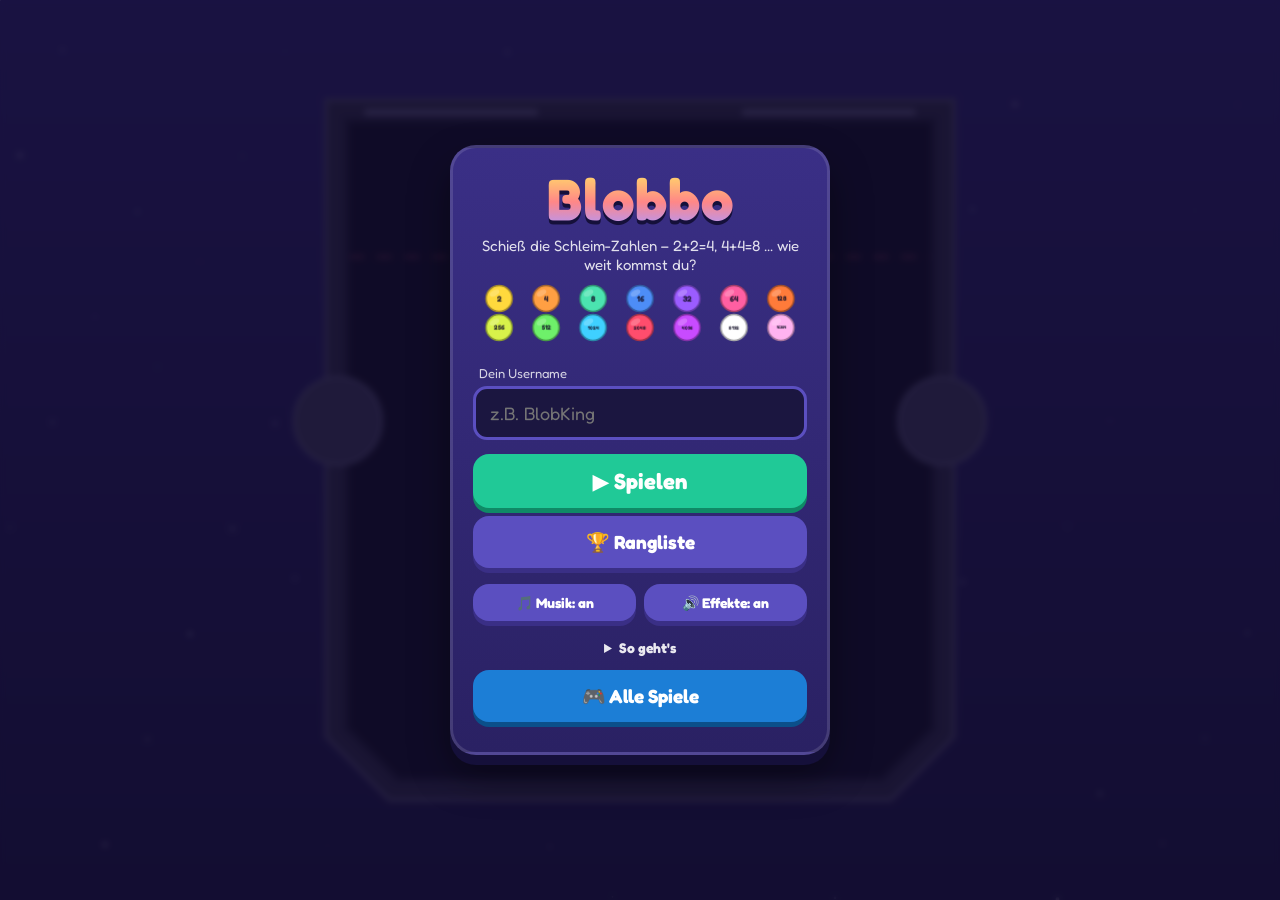
==== blobbo.html @ b55d0c54 "Turn the site into a game catalog and add Blob Defense index.html is now the Blob Arcade catalog; Bl" ====
<!doctype html>
<html lang="de">
<head>
<meta charset="utf-8">
<meta name="viewport" content="width=device-width, initial-scale=1, maximum-scale=1, user-scalable=no, viewport-fit=cover">
<meta name="theme-color" content="#1b1640">
<meta name="apple-mobile-web-app-capable" content="yes">
<meta name="mobile-web-app-capable" content="yes">
<meta name="apple-mobile-web-app-status-bar-style" content="black-translucent">
<title>Blobbo</title>
<link rel="manifest" href="manifest.json">
<link rel="icon" href="icon.svg" type="image/svg+xml">
<link rel="preconnect" href="https://fonts.googleapis.com">
<link href="https://fonts.googleapis.com/css2?family=Fredoka:wght@500;700&display=swap" rel="stylesheet">
<link rel="stylesheet" href="style.css">
</head>
<body>
<div id="app">
  <canvas id="game"></canvas>

  <div id="hud" class="hidden">
    <div class="hud-left">
      <div class="score-label">PUNKTE</div>
      <div id="score">0</div>
      <div class="best">Rekord: <span id="best">0</span></div>
    </div>
    <div class="hud-right">
      <button id="btnSound" class="icon-btn" aria-label="Ton">🔊</button>
      <button id="btnPause" class="icon-btn" aria-label="Pause">⏸</button>
    </div>
  </div>
  <div id="combo" class="hidden"></div>
  <div id="sniperHint" class="hidden">🎯 Tippe auf die Kugel, die weg soll</div>

  <div id="jokers" class="hidden">
    <button id="jkSniper" class="joker" aria-label="Sniper: eine Kugel entfernen"><span class="ic">🎯</span><span class="lb">Sniper</span><span class="cnt">1</span></button>
    <button id="jkUndo" class="joker" aria-label="Zurück: letzten Wurf rückgängig"><span class="ic">↩️</span><span class="lb">Zurück</span><span class="cnt">1</span></button>
    <button id="jkShake" class="joker" aria-label="Schütteln"><span class="ic">📳</span><span class="lb">Schütteln</span><span class="cnt">1</span></button>
  </div>

  <!-- Menü -->
  <div id="menu" class="screen">
    <div class="panel">
      <h1 class="logo">Blobbo</h1>
      <p class="tagline">Schieß die Schleim-Zahlen – 2+2=4, 4+4=8 … wie weit kommst du?</p>
      <canvas id="evo" width="320" height="56"></canvas>
      <label class="field">
        <span>Dein Username</span>
        <input id="nameInput" maxlength="16" autocomplete="off" autocapitalize="off" spellcheck="false" placeholder="z.B. BlobKing">
      </label>
      <button id="btnPlay" class="btn primary">▶ Spielen</button>
      <button id="btnBoardMenu" class="btn">🏆 Rangliste</button>
      <div class="row">
        <button id="btnMusic" class="btn small">🎵 Musik: an</button>
        <button id="btnSfx" class="btn small">🔊 Effekte: an</button>
      </div>
      <details class="howto">
        <summary>So geht's</summary>
        <ul>
          <li>Tippe oder ziehe in den Kasten, um zu zielen. Loslassen = schießen.</li>
          <li>Zwei Blobs mit der gleichen Zahl, die sich berühren, verschmelzen zur doppelten Zahl.</li>
          <li>Schnelle Merges hintereinander geben Combo-Bonus.</li>
          <li>Bleibt ein Blob 5 Sekunden über der roten Linie: Game Over!</li>
          <li>Joker: 🎯 Sniper entfernt eine Kugel (ihre Punkte werden abgezogen), ↩️ Zurück macht den letzten Wurf rückgängig, 📳 Schütteln rüttelt alles durch. Alle 50.000 Punkte gibt es jeden Joker einmal dazu.</li>
        </ul>
      </details>
      <a class="btn game-switch" href="./">🎮 Alle Spiele</a>
    </div>
  </div>

  <!-- Pause -->
  <div id="pause" class="screen hidden">
    <div class="panel">
      <h2>Pause</h2>
      <button id="btnResume" class="btn primary">▶ Weiter</button>
      <button id="btnRestart" class="btn">↻ Neustart</button>
      <button id="btnToMenu" class="btn">☰ Menü</button>
    </div>
  </div>

  <!-- Game Over -->
  <div id="over" class="screen hidden">
    <div class="panel">
      <h2>Game Over</h2>
      <div class="final-score" id="finalScore">0</div>
      <div id="overInfo" class="info"></div>
      <button id="btnAgain" class="btn primary">↻ Nochmal</button>
      <button id="btnBoardOver" class="btn">🏆 Rangliste</button>
      <button id="btnOverMenu" class="btn">☰ Menü</button>
    </div>
  </div>

  <!-- Rangliste -->
  <div id="board" class="screen hidden">
    <div class="panel board-panel">
      <h2>🏆 Rangliste</h2>
      <div class="tabs">
        <button id="tabOnline" class="tab">Weltweit</button>
        <button id="tabLocal" class="tab">Dieses Gerät</button>
      </div>
      <ol id="boardList" class="board-list"></ol>
      <button id="btnBoardBack" class="btn">← Zurück</button>
    </div>
  </div>
</div>
<script src="config.js"></script>
<script src="store.js"></script>
<script src="game.js"></script>
</body>
</html>
---- style.css ----
* { box-sizing: border-box; -webkit-tap-highlight-color: transparent; }
html, body {
  margin: 0; height: 100%; overflow: hidden; background: #1b1640; color: #fff;
  font-family: "Fredoka", system-ui, -apple-system, "Segoe UI", sans-serif;
  user-select: none; -webkit-user-select: none; touch-action: none;
  overscroll-behavior: none;
}
#app { position: fixed; inset: 0; }
#game { position: absolute; inset: 0; width: 100%; height: 100%; display: block; touch-action: none; }
.hidden { display: none !important; }

#hud {
  position: absolute; top: 0; left: 0; right: 0; display: flex; justify-content: space-between;
  padding: calc(env(safe-area-inset-top) + 8px) 14px 0; pointer-events: none;
}
.hud-left { text-shadow: 0 2px 0 rgba(0,0,0,.35); }
.score-label { font-size: 11px; letter-spacing: 2px; opacity: .75; }
#score { font-size: 34px; font-weight: 700; line-height: 1; }
.best { font-size: 13px; opacity: .8; margin-top: 2px; }
.hud-right { display: flex; gap: 8px; pointer-events: auto; }
.icon-btn {
  width: 44px; height: 44px; border-radius: 14px; border: 0; font-size: 20px; color: #fff;
  background: rgba(255,255,255,.14); backdrop-filter: blur(4px); cursor: pointer;
}
.icon-btn:active { transform: scale(.92); }

#combo {
  position: absolute; left: 50%; top: 42%; transform: translate(-50%, -50%);
  font-size: 34px; font-weight: 700; color: #ffe066; pointer-events: none;
  text-shadow: 0 3px 0 #c9372c, 0 0 18px rgba(255,200,0,.6);
  animation: pop .7s ease-out forwards;
}
@keyframes pop {
  0% { transform: translate(-50%,-50%) scale(.4); opacity: 0; }
  25% { transform: translate(-50%,-50%) scale(1.25); opacity: 1; }
  100% { transform: translate(-50%,-90%) scale(1); opacity: 0; }
}

.screen {
  position: absolute; inset: 0; display: flex; align-items: center; justify-content: center;
  background: rgba(20, 14, 50, .72); backdrop-filter: blur(3px); padding: 16px;
}
.panel {
  width: min(380px, 100%); max-height: calc(100% - 20px); overflow-y: auto; touch-action: pan-y;
  background: linear-gradient(180deg, #3a2f86, #2a2163); border-radius: 26px; padding: 22px 20px;
  box-shadow: 0 10px 0 #15103a, 0 20px 40px rgba(0,0,0,.4); text-align: center;
  border: 3px solid rgba(255,255,255,.12);
}
.logo {
  margin: 0; font-size: 58px; line-height: 1; letter-spacing: 1px;
  background: linear-gradient(180deg, #ffe066, #ff8787 55%, #b197fc);
  -webkit-background-clip: text; background-clip: text; color: transparent;
  filter: drop-shadow(0 4px 0 #15103a);
}
h2 { margin: 0 0 12px; font-size: 32px; }
.tagline { margin: 8px 0 10px; opacity: .85; font-size: 15px; }
#evo { width: 100%; height: auto; margin-bottom: 10px; }
.field { display: block; text-align: left; margin: 6px 0 14px; }
.field span { font-size: 13px; opacity: .8; margin-left: 6px; }
.field input {
  width: 100%; margin-top: 4px; padding: 13px 14px; border-radius: 14px; border: 3px solid #5b4fc0;
  background: #1b1640; color: #fff; font: inherit; font-size: 18px; outline: none; user-select: text; -webkit-user-select: text;
}
.field input:focus { border-color: #ffe066; }
.btn {
  display: block; width: 100%; margin: 8px 0; padding: 14px; border: 0; border-radius: 16px;
  font: inherit; font-size: 19px; font-weight: 700; color: #fff; cursor: pointer;
  background: #5b4fc0; box-shadow: 0 5px 0 #3a2f86;
}
.btn:active { transform: translateY(4px); box-shadow: 0 1px 0 #3a2f86; }
.btn.primary { background: #20c997; box-shadow: 0 5px 0 #0f8a66; font-size: 22px; }
.btn.primary:active { box-shadow: 0 1px 0 #0f8a66; }
.btn.small { font-size: 14px; padding: 10px 6px; }
.row { display: flex; gap: 8px; }
.howto { text-align: left; margin-top: 10px; font-size: 14px; opacity: .9; }
.howto summary { cursor: pointer; font-weight: 700; text-align: center; }
.howto ul { padding-left: 20px; margin: 8px 0 0; }
.howto li { margin-bottom: 5px; }

.final-score { font-size: 60px; font-weight: 700; color: #ffe066; text-shadow: 0 4px 0 #c9372c; }
.info { min-height: 22px; margin: 4px 0 10px; opacity: .9; font-size: 15px; }

.board-panel { display: flex; flex-direction: column; height: min(620px, calc(100% - 20px)); }
.tabs { display: flex; gap: 6px; margin-bottom: 10px; }
.tab {
  flex: 1; padding: 10px; border-radius: 12px; border: 0; font: inherit; font-weight: 700; font-size: 15px;
  background: rgba(255,255,255,.1); color: #fff; cursor: pointer;
}
.tab.active { background: #ffe066; color: #2a2163; }
.board-list {
  flex: 1; overflow-y: auto; list-style: none; margin: 0 0 8px; padding: 0; touch-action: pan-y; text-align: left;
}
.board-list li {
  display: flex; align-items: center; gap: 10px; padding: 9px 12px; margin-bottom: 6px;
  background: rgba(255,255,255,.07); border-radius: 12px; font-size: 16px;
}
.board-list li.me { background: rgba(32, 201, 151, .3); outline: 2px solid #20c997; }
.board-list .rank { width: 32px; font-weight: 700; text-align: center; }
.board-list .name { flex: 1; overflow: hidden; text-overflow: ellipsis; white-space: nowrap; }
.board-list .pts { font-weight: 700; color: #ffe066; }
.board-list .empty { justify-content: center; opacity: .7; background: none; }

#jokers {
  position: absolute; left: 0; right: 0; bottom: 0; display: flex; justify-content: center; gap: 10px;
  padding: 0 max(12px, env(safe-area-inset-right)) calc(env(safe-area-inset-bottom) + 12px) max(12px, env(safe-area-inset-left));
  pointer-events: none;
}
.joker {
  pointer-events: auto; position: relative; flex: 1; max-width: 118px; height: 70px; border: 0; border-radius: 18px;
  display: flex; flex-direction: column; align-items: center; justify-content: center; gap: 2px;
  font: inherit; color: #fff; cursor: pointer;
  background: linear-gradient(180deg, #5b4fc0, #3f3496); box-shadow: 0 5px 0 #261e66;
}
.joker .ic { font-size: 24px; line-height: 1; }
.joker .lb { font-size: 13px; font-weight: 700; letter-spacing: .3px; }
.joker .cnt {
  position: absolute; top: -7px; right: -5px; min-width: 24px; height: 24px; padding: 0 6px; border-radius: 12px;
  background: #ffd93d; color: #2a2163; font-weight: 700; font-size: 14px; line-height: 24px;
  box-shadow: 0 2px 0 #b8941a;
}
.joker:active:not(:disabled) { transform: translateY(4px); box-shadow: 0 1px 0 #261e66; }
.joker:disabled { opacity: .4; cursor: default; }
.joker:disabled .cnt { background: #8a86a8; box-shadow: none; }
.joker.active { background: linear-gradient(180deg, #ff6b81, #d93a55); box-shadow: 0 5px 0 #8e1f33; }
.joker:focus-visible { outline: 3px solid #ffd93d; outline-offset: 2px; }
#sniperHint {
  position: absolute; left: 50%; bottom: calc(env(safe-area-inset-bottom) + 92px); transform: translateX(-50%);
  background: #ff5c74; color: #fff; font-weight: 700; padding: 8px 14px; border-radius: 12px; white-space: nowrap;
  pointer-events: none; box-shadow: 0 4px 0 #8e1f33;
}

a.btn { text-decoration: none; text-align: center; }
.game-switch { margin-top: 14px; background: #1c7ed6; box-shadow: 0 5px 0 #0b4f8a; }
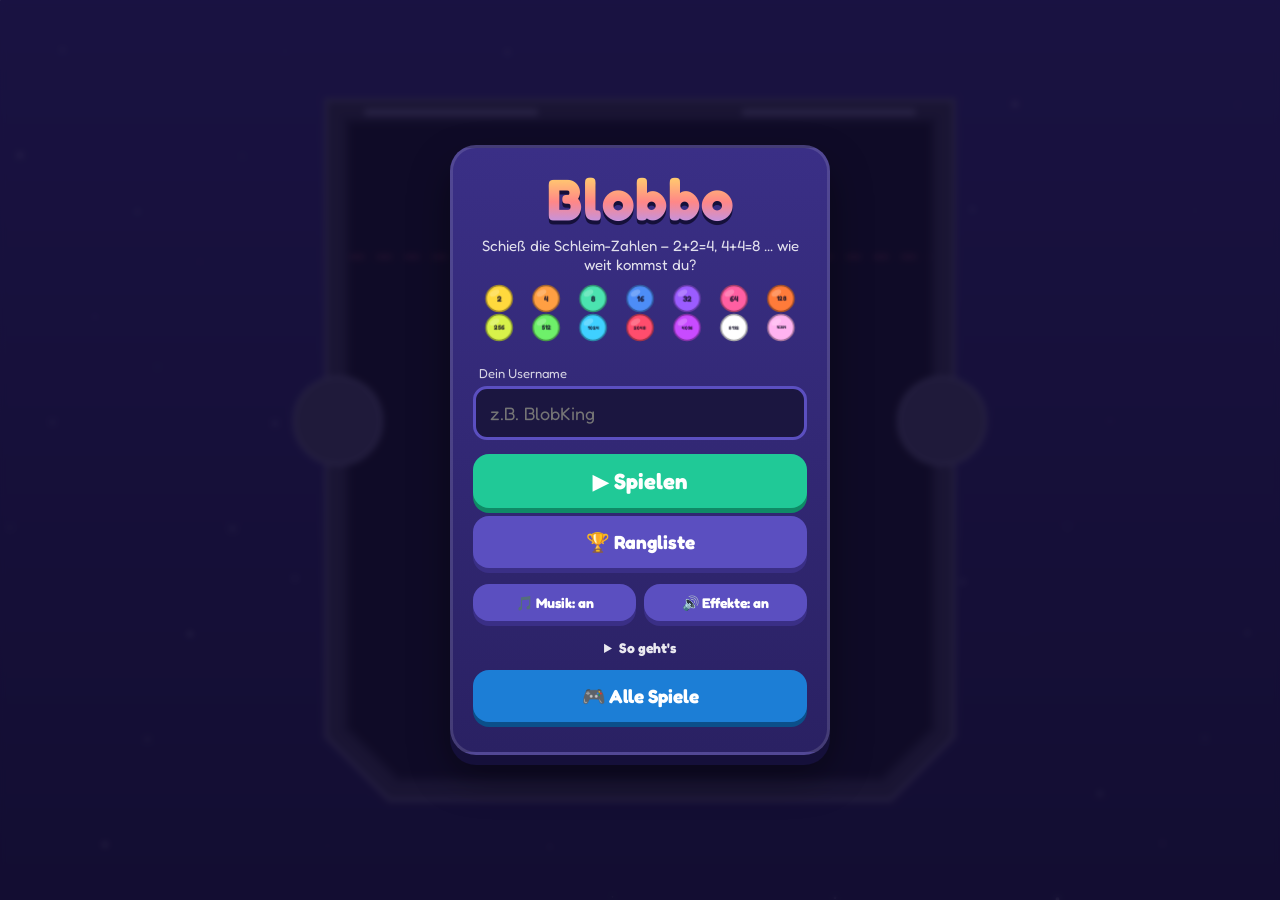
==== commit 1128b729: "Blobbo: keep only the sniper joker, awarded at 150k, 500k and 15M Undo and shake jokers are removed." ====
--- a/blobbo.html
+++ b/blobbo.html
@@ -33,9 +33,7 @@
   <div id="sniperHint" class="hidden">🎯 Tippe auf die Kugel, die weg soll</div>
 
   <div id="jokers" class="hidden">
-    <button id="jkSniper" class="joker" aria-label="Sniper: eine Kugel entfernen"><span class="ic">🎯</span><span class="lb">Sniper</span><span class="cnt">1</span></button>
-    <button id="jkUndo" class="joker" aria-label="Zurück: letzten Wurf rückgängig"><span class="ic">↩️</span><span class="lb">Zurück</span><span class="cnt">1</span></button>
-    <button id="jkShake" class="joker" aria-label="Schütteln"><span class="ic">📳</span><span class="lb">Schütteln</span><span class="cnt">1</span></button>
+    <button id="jkSniper" class="joker" aria-label="Sniper: eine Kugel entfernen"><span class="ic">🎯</span><span class="lb">Sniper</span><span class="cnt">0</span></button>
   </div>
 
   <!-- Menü -->
@@ -61,7 +59,7 @@
           <li>Zwei Blobs mit der gleichen Zahl, die sich berühren, verschmelzen zur doppelten Zahl.</li>
           <li>Schnelle Merges hintereinander geben Combo-Bonus.</li>
           <li>Bleibt ein Blob 5 Sekunden über der roten Linie: Game Over!</li>
-          <li>Joker: 🎯 Sniper entfernt eine Kugel (ihre Punkte werden abgezogen), ↩️ Zurück macht den letzten Wurf rückgängig, 📳 Schütteln rüttelt alles durch. Alle 50.000 Punkte gibt es jeden Joker einmal dazu.</li>
+          <li>🎯 Sniper: entfernt eine Kugel (ihre Punkte werden abgezogen). Du bekommst je einen bei 150.000, 500.000 und 15.000.000 Punkten.</li>
         </ul>
       </details>
       <a class="btn game-switch" href="./">🎮 Alle Spiele</a>
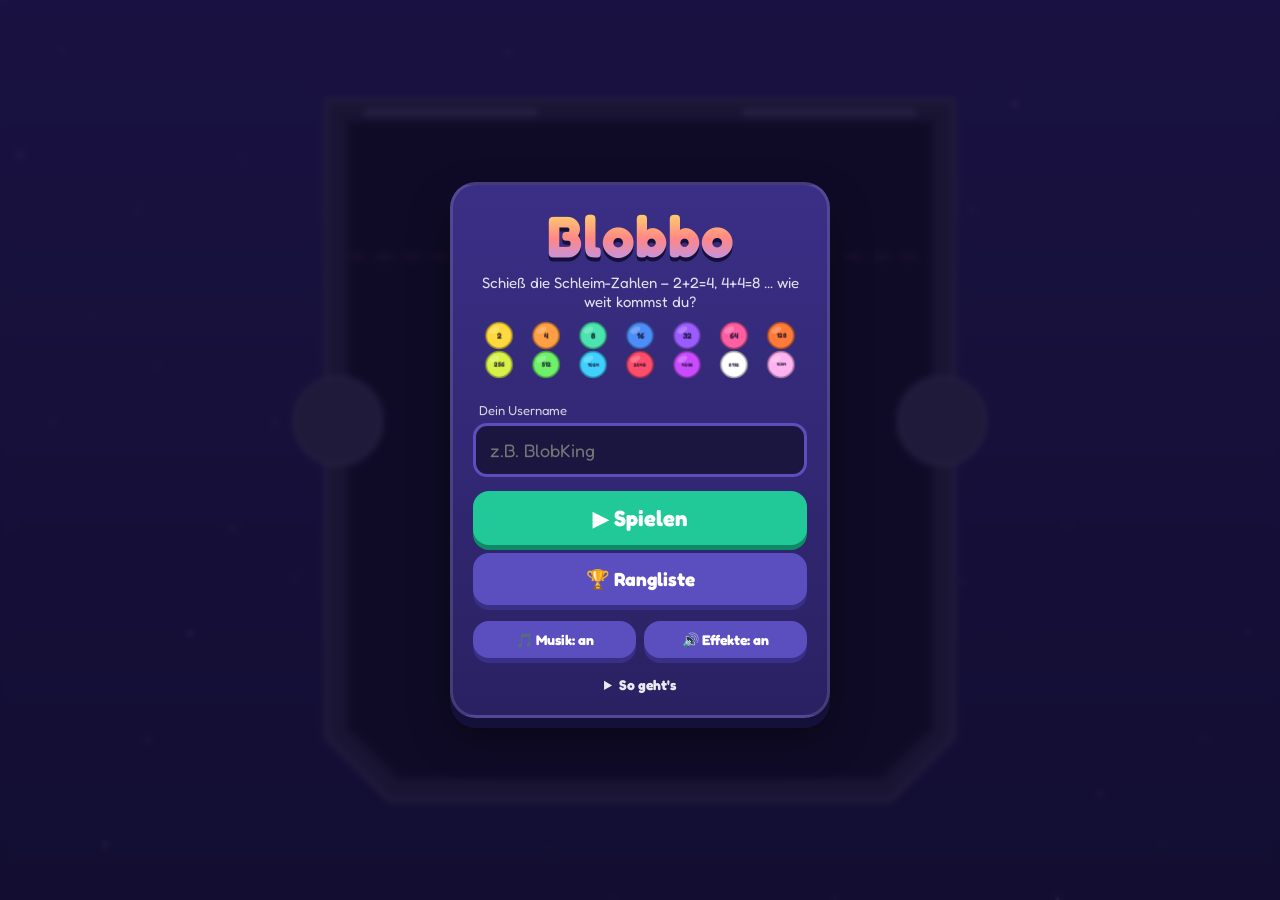
==== commit 78f441b1: "Keep only Blobbo Remove the catalog, Blob Defense, Horde Run, the shared kit and the leaderboard set" ====
--- a/blobbo.html
+++ b/blobbo.html
@@ -2,107 +2,11 @@
 <html lang="de">
 <head>
 <meta charset="utf-8">
-<meta name="viewport" content="width=device-width, initial-scale=1, maximum-scale=1, user-scalable=no, viewport-fit=cover">
-<meta name="theme-color" content="#1b1640">
-<meta name="apple-mobile-web-app-capable" content="yes">
-<meta name="mobile-web-app-capable" content="yes">
-<meta name="apple-mobile-web-app-status-bar-style" content="black-translucent">
+<meta http-equiv="refresh" content="0; url=index.html">
 <title>Blobbo</title>
-<link rel="manifest" href="manifest.json">
-<link rel="icon" href="icon.svg" type="image/svg+xml">
-<link rel="preconnect" href="https://fonts.googleapis.com">
-<link href="https://fonts.googleapis.com/css2?family=Fredoka:wght@500;700&display=swap" rel="stylesheet">
-<link rel="stylesheet" href="style.css">
 </head>
 <body>
-<div id="app">
-  <canvas id="game"></canvas>
-
-  <div id="hud" class="hidden">
-    <div class="hud-left">
-      <div class="score-label">PUNKTE</div>
-      <div id="score">0</div>
-      <div class="best">Rekord: <span id="best">0</span></div>
-    </div>
-    <div class="hud-right">
-      <button id="btnSound" class="icon-btn" aria-label="Ton">🔊</button>
-      <button id="btnPause" class="icon-btn" aria-label="Pause">⏸</button>
-    </div>
-  </div>
-  <div id="combo" class="hidden"></div>
-  <div id="sniperHint" class="hidden">🎯 Tippe auf die Kugel, die weg soll</div>
-
-  <div id="jokers" class="hidden">
-    <button id="jkSniper" class="joker" aria-label="Sniper: eine Kugel entfernen"><span class="ic">🎯</span><span class="lb">Sniper</span><span class="cnt">0</span></button>
-  </div>
-
-  <!-- Menü -->
-  <div id="menu" class="screen">
-    <div class="panel">
-      <h1 class="logo">Blobbo</h1>
-      <p class="tagline">Schieß die Schleim-Zahlen – 2+2=4, 4+4=8 … wie weit kommst du?</p>
-      <canvas id="evo" width="320" height="56"></canvas>
-      <label class="field">
-        <span>Dein Username</span>
-        <input id="nameInput" maxlength="16" autocomplete="off" autocapitalize="off" spellcheck="false" placeholder="z.B. BlobKing">
-      </label>
-      <button id="btnPlay" class="btn primary">▶ Spielen</button>
-      <button id="btnBoardMenu" class="btn">🏆 Rangliste</button>
-      <div class="row">
-        <button id="btnMusic" class="btn small">🎵 Musik: an</button>
-        <button id="btnSfx" class="btn small">🔊 Effekte: an</button>
-      </div>
-      <details class="howto">
-        <summary>So geht's</summary>
-        <ul>
-          <li>Tippe oder ziehe in den Kasten, um zu zielen. Loslassen = schießen.</li>
-          <li>Zwei Blobs mit der gleichen Zahl, die sich berühren, verschmelzen zur doppelten Zahl.</li>
-          <li>Schnelle Merges hintereinander geben Combo-Bonus.</li>
-          <li>Bleibt ein Blob 5 Sekunden über der roten Linie: Game Over!</li>
-          <li>🎯 Sniper: entfernt eine Kugel (ihre Punkte werden abgezogen). Du bekommst je einen bei 150.000, 500.000 und 15.000.000 Punkten.</li>
-        </ul>
-      </details>
-      <a class="btn game-switch" href="./">🎮 Alle Spiele</a>
-    </div>
-  </div>
-
-  <!-- Pause -->
-  <div id="pause" class="screen hidden">
-    <div class="panel">
-      <h2>Pause</h2>
-      <button id="btnResume" class="btn primary">▶ Weiter</button>
-      <button id="btnRestart" class="btn">↻ Neustart</button>
-      <button id="btnToMenu" class="btn">☰ Menü</button>
-    </div>
-  </div>
-
-  <!-- Game Over -->
-  <div id="over" class="screen hidden">
-    <div class="panel">
-      <h2>Game Over</h2>
-      <div class="final-score" id="finalScore">0</div>
-      <div id="overInfo" class="info"></div>
-      <button id="btnAgain" class="btn primary">↻ Nochmal</button>
-      <button id="btnBoardOver" class="btn">🏆 Rangliste</button>
-      <button id="btnOverMenu" class="btn">☰ Menü</button>
-    </div>
-  </div>
-
-  <!-- Rangliste -->
-  <div id="board" class="screen hidden">
-    <div class="panel board-panel">
-      <h2>🏆 Rangliste</h2>
-      <div class="tabs">
-        <button id="tabOnline" class="tab">Weltweit</button>
-        <button id="tabLocal" class="tab">Dieses Gerät</button>
-      </div>
-      <ol id="boardList" class="board-list"></ol>
-      <button id="btnBoardBack" class="btn">← Zurück</button>
-    </div>
-  </div>
-</div>
-<script src="config.js"></script>
-<script src="store.js"></script>
-<script src="game.js"></script>
+<p>Weiter zu <a href="index.html">Blobbo</a> …</p>
+<script>location.replace("index.html");</script>
 </body>
 </html>
